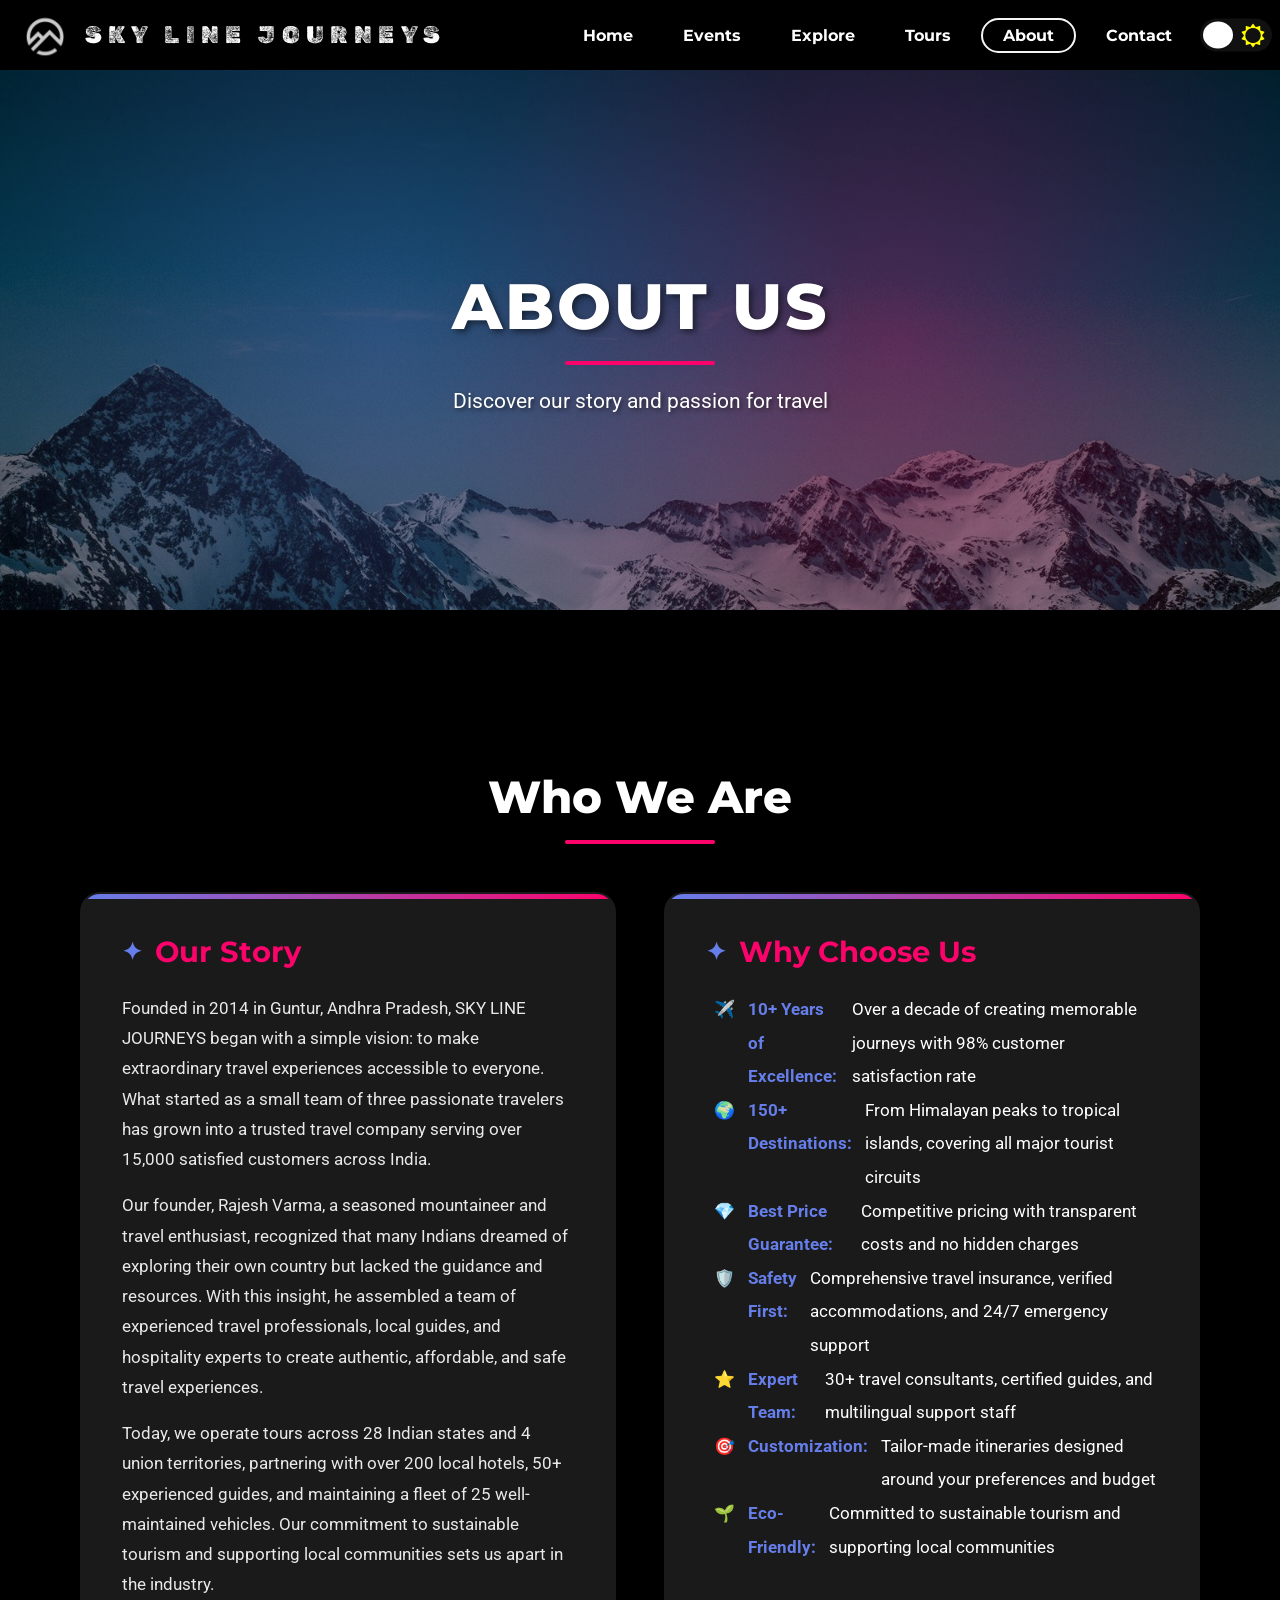
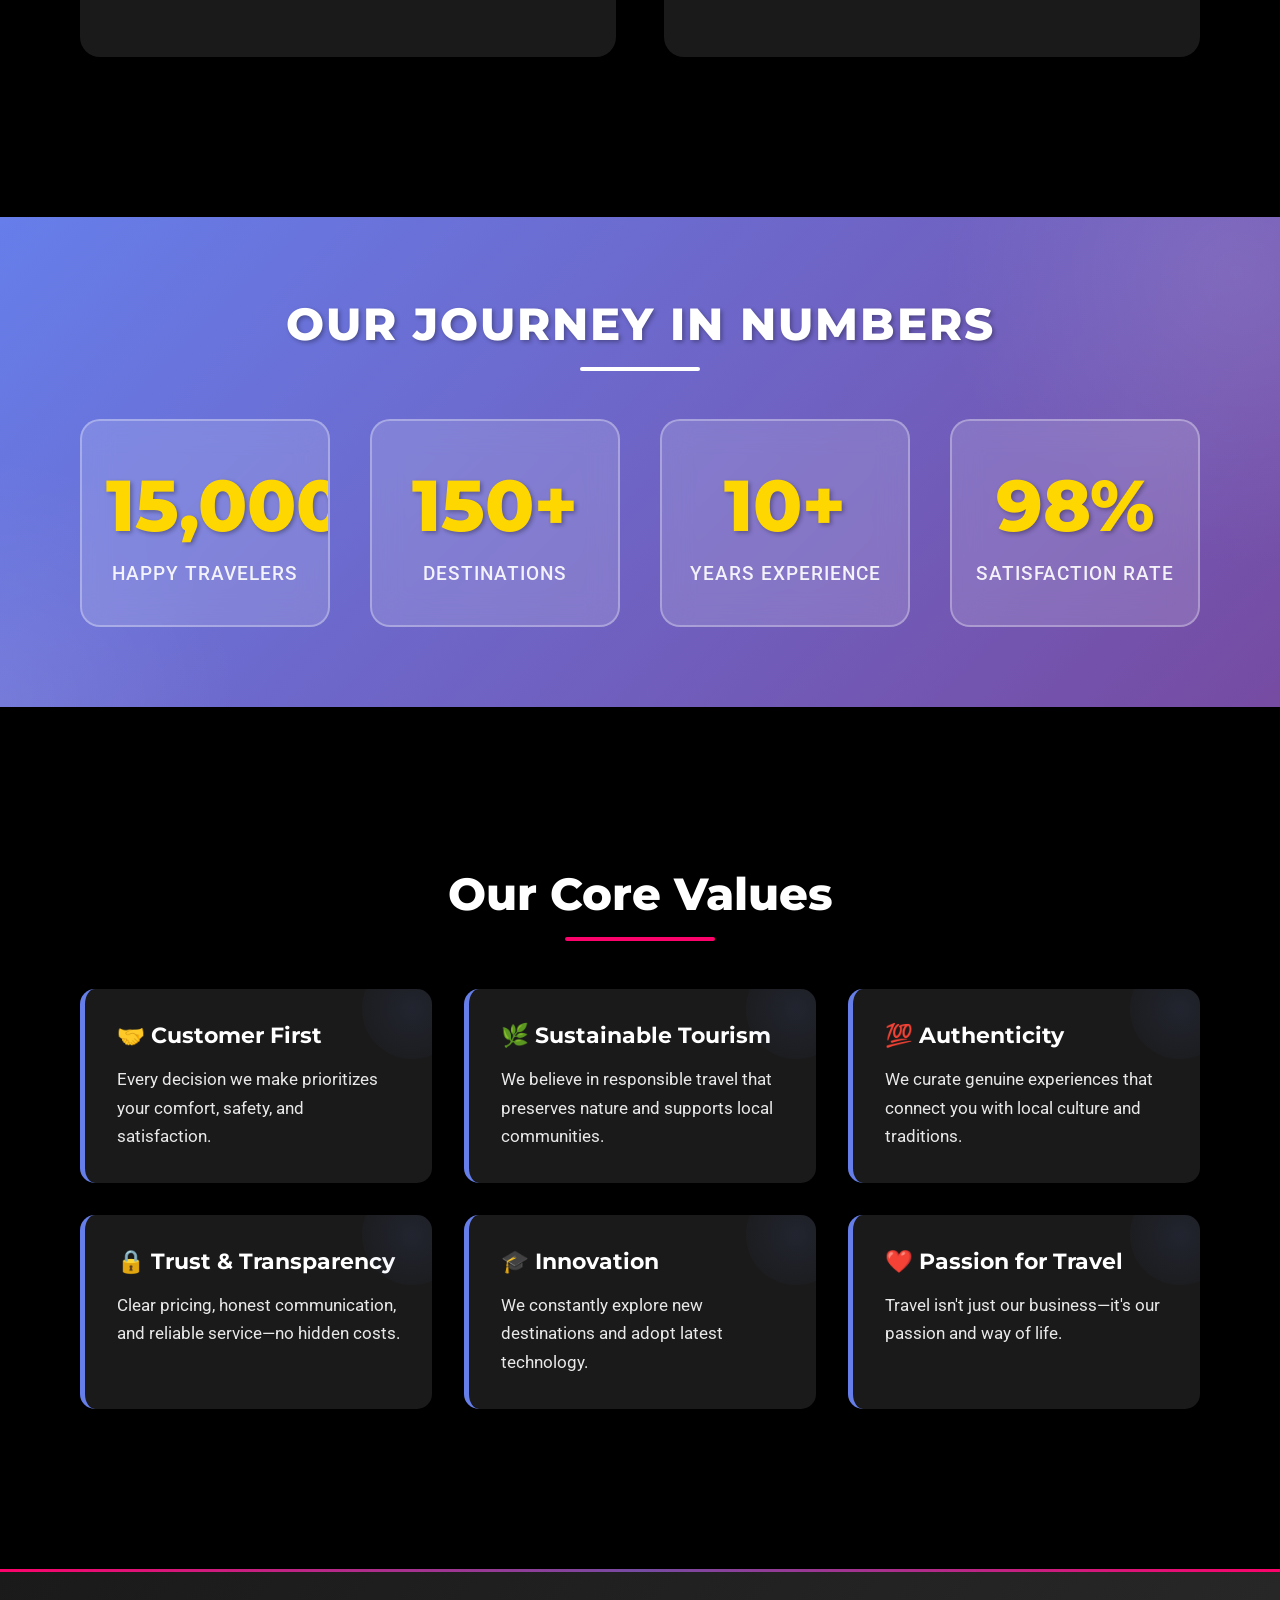
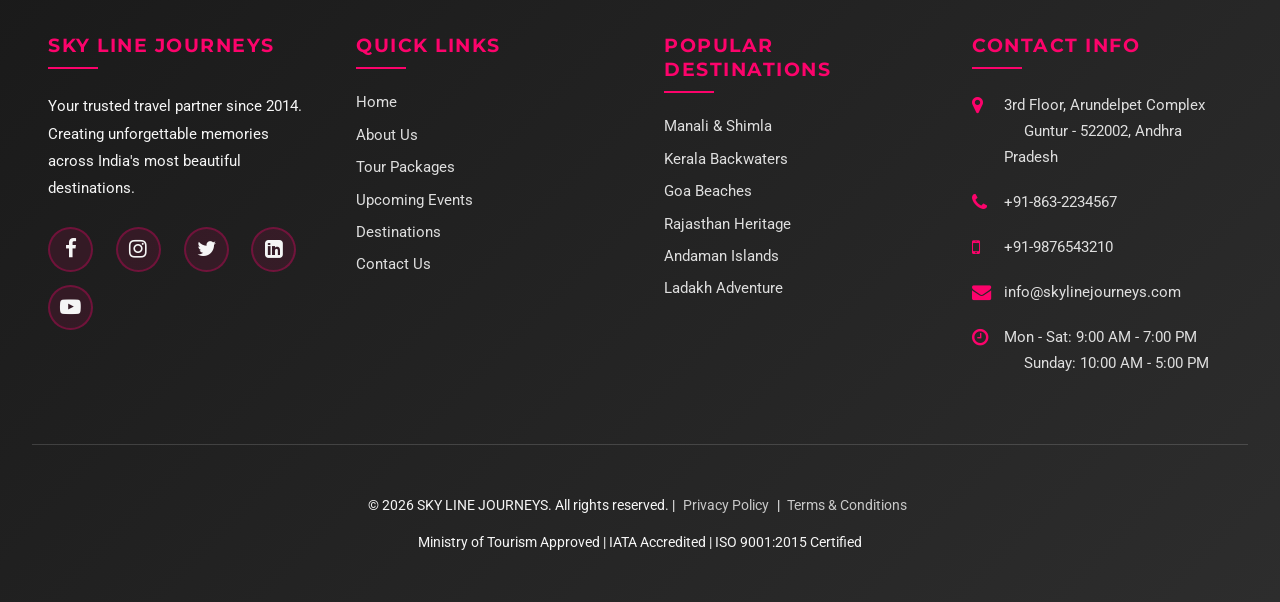
==== about.html @ 873f0598 "Update tourism website with new pages and styling" ====
<!DOCTYPE html>
<html lang="en">
    <head>
        <meta charset="UTF-8" />
        <meta name="viewport" content="width=device-width, initial-scale=1.0" />
        <title>About Us - SKY LINE JOURNEYS</title>
        <link rel="preconnect" href="https://cdnjs.cloudflare.com" />
        <link rel="stylesheet" href="https://cdnjs.cloudflare.com/ajax/libs/font-awesome/4.7.0/css/font-awesome.min.css" media="print" onload="this.media='all'" />
        <link rel="stylesheet" href="css/style.css" />
        <link rel="stylesheet" href="css/responsive.css" />
        <link rel="stylesheet" href="css/about.css" />
        <link rel="icon" type="image/png" sizes="32x32" href="img/favicon-32x32.png" />
    </head>
    <body>
        <nav class="navbar glass" style="height: 70px">
            <span><a href="index.html" style="display: flex; align-items: center">
                <img class="img2" src="./img/mountain.png" width="40" style="margin: -25px -10px -25px -20px" />
                <h1 class="logo">&nbsp;SKY LINE JOURNEYS</h1></a>
            </span>
            <ul class="nav-links">
                <li><a href="index.html" class="cir_border">Home</a></li>
                <li><a href="events.html" class="cir_border">Events</a></li>
                <li><a href="explore.html" class="cir_border">Explore</a></li>
                <li><a href="tours.html" class="cir_border">Tours</a></li>
                <li><a href="about.html" class="active cir_border">About</a></li>
                <li><a href="contact.html" class="cir_border">Contact</a></li>
                <li>
                    <div>
                        <input type="checkbox" class="checkbox dark" id="checkbox" />
                        <label for="checkbox" class="label">
                            <i class="fa fa-moon-o"></i>
                            <i class="fa fa-sun-o"></i>
                            <div class="ball"></div>
                        </label>
                    </div>
                </li>
            </ul>
            <img src="./img/menu-btn.png" alt="" class="menu-btn" />
        </nav>

        <header class="about-hero">
            <div class="about-hero-content">
                <h1>About Us</h1>
                <div class="line"></div>
                <p>Discover our story and passion for travel</p>
            </div>
        </header>

        <section class="about-section">
            <div class="container">
                <div class="title">
                    <h1 class="font-color">Who We Are</h1>
                    <div class="line"></div>
                </div>
                <div class="about-content-grid">
                    <div class="about-content-card">
                        <h2>Our Story</h2>
                        <p>
                            Founded in 2014 in Guntur, Andhra Pradesh, SKY LINE JOURNEYS began with a simple vision: to make extraordinary travel experiences accessible to everyone. What started as a small team of three passionate travelers has grown into a trusted travel company serving over 15,000 satisfied customers across India.
                        </p>
                        <p>
                            Our founder, Rajesh Varma, a seasoned mountaineer and travel enthusiast, recognized that many Indians dreamed of exploring their own country but lacked the guidance and resources. With this insight, he assembled a team of experienced travel professionals, local guides, and hospitality experts to create authentic, affordable, and safe travel experiences.
                        </p>
                        <p>
                            Today, we operate tours across 28 Indian states and 4 union territories, partnering with over 200 local hotels, 50+ experienced guides, and maintaining a fleet of 25 well-maintained vehicles. Our commitment to sustainable tourism and supporting local communities sets us apart in the industry.
                        </p>
                    </div>
                    <div class="about-content-card">
                        <h2>Why Choose Us</h2>
                        <ul>
                            <li>✈️ <strong>10+ Years of Excellence:</strong> Over a decade of creating memorable journeys with 98% customer satisfaction rate</li>
                            <li>🌍 <strong>150+ Destinations:</strong> From Himalayan peaks to tropical islands, covering all major tourist circuits</li>
                            <li>💎 <strong>Best Price Guarantee:</strong> Competitive pricing with transparent costs and no hidden charges</li>
                            <li>🛡️ <strong>Safety First:</strong> Comprehensive travel insurance, verified accommodations, and 24/7 emergency support</li>
                            <li>⭐ <strong>Expert Team:</strong> 30+ travel consultants, certified guides, and multilingual support staff</li>
                            <li>🎯 <strong>Customization:</strong> Tailor-made itineraries designed around your preferences and budget</li>
                            <li>🌱 <strong>Eco-Friendly:</strong> Committed to sustainable tourism and supporting local communities</li>
                        </ul>
                    </div>
                </div>
            </div>
        </section>

        <section class="stats-section">
            <div class="container">
                <div class="title">
                    <h1 style="color: white;">Our Journey in Numbers</h1>
                    <div class="line" style="background: white;"></div>
                </div>
                <div class="stats-grid">
                    <div class="stat-item">
                        <h2>15,000+</h2>
                        <p>Happy Travelers</p>
                    </div>
                    <div class="stat-item">
                        <h2>150+</h2>
                        <p>Destinations</p>
                    </div>
                    <div class="stat-item">
                        <h2>10+</h2>
                        <p>Years Experience</p>
                    </div>
                    <div class="stat-item">
                        <h2>98%</h2>
                        <p>Satisfaction Rate</p>
                    </div>
                </div>
            </div>
        </section>

        <section class="values-section">
            <div class="container">
                <div class="title">
                    <h1 class="font-color">Our Core Values</h1>
                    <div class="line"></div>
                </div>
                <div class="values-grid">
                    <div class="value-card">
                        <h3 class="font-color">🤝 Customer First</h3>
                        <p>Every decision we make prioritizes your comfort, safety, and satisfaction.</p>
                    </div>
                    <div class="value-card">
                        <h3 class="font-color">🌿 Sustainable Tourism</h3>
                        <p>We believe in responsible travel that preserves nature and supports local communities.</p>
                    </div>
                    <div class="value-card">
                        <h3 class="font-color">💯 Authenticity</h3>
                        <p>We curate genuine experiences that connect you with local culture and traditions.</p>
                    </div>
                    <div class="value-card">
                        <h3 class="font-color">🔒 Trust & Transparency</h3>
                        <p>Clear pricing, honest communication, and reliable service—no hidden costs.</p>
                    </div>
                    <div class="value-card">
                        <h3 class="font-color">🎓 Innovation</h3>
                        <p>We constantly explore new destinations and adopt latest technology.</p>
                    </div>
                    <div class="value-card">
                        <h3 class="font-color">❤️ Passion for Travel</h3>
                        <p>Travel isn't just our business—it's our passion and way of life.</p>
                    </div>
                </div>
            </div>
        </section>

        <i class="arrow" onclick="topFunction()" id="upbtn"></i>
        
        <!--footer-->
        <section class="footer">
            <div class="footer-content">
                <div class="footer-section">
                    <h3>SKY LINE JOURNEYS</h3>
                    <p>Your trusted travel partner since 2014. Creating unforgettable memories across India's most beautiful destinations.</p>
                    <div class="social">
                        <a href="https://facebook.com" target="_blank" rel="noopener noreferrer"><i class="fa fa-facebook"></i></a>
                        <a href="https://instagram.com" target="_blank" rel="noopener noreferrer"><i class="fa fa-instagram"></i></a>
                        <a href="https://twitter.com" target="_blank" rel="noopener noreferrer"><i class="fa fa-twitter"></i></a>
                        <a href="https://linkedin.com" target="_blank" rel="noopener noreferrer"><i class="fa fa-linkedin-square"></i></a>
                        <a href="https://youtube.com" target="_blank" rel="noopener noreferrer"><i class="fa fa-youtube-play"></i></a>
                    </div>
                </div>
                
                <div class="footer-section">
                    <h3>Quick Links</h3>
                    <ul class="footer-links">
                        <li><a href="index.html">Home</a></li>
                        <li><a href="about.html">About Us</a></li>
                        <li><a href="tours.html">Tour Packages</a></li>
                        <li><a href="events.html">Upcoming Events</a></li>
                        <li><a href="explore.html">Destinations</a></li>
                        <li><a href="contact.html">Contact Us</a></li>
                    </ul>
                </div>
                
                <div class="footer-section">
                    <h3>Popular Destinations</h3>
                    <ul class="footer-links">
                        <li><a href="tours.html">Manali & Shimla</a></li>
                        <li><a href="tours.html">Kerala Backwaters</a></li>
                        <li><a href="tours.html">Goa Beaches</a></li>
                        <li><a href="tours.html">Rajasthan Heritage</a></li>
                        <li><a href="tours.html">Andaman Islands</a></li>
                        <li><a href="tours.html">Ladakh Adventure</a></li>
                    </ul>
                </div>
                
                <div class="footer-section">
                    <h3>Contact Info</h3>
                    <ul class="footer-contact">
                        <li><i class="fa fa-map-marker"></i> 3rd Floor, Arundelpet Complex<br>&nbsp;&nbsp;&nbsp;&nbsp;&nbsp;Guntur - 522002, Andhra Pradesh</li>
                        <li><i class="fa fa-phone"></i> +91-863-2234567</li>
                        <li><i class="fa fa-mobile"></i> +91-9876543210</li>
                        <li><i class="fa fa-envelope"></i> info@skylinejourneys.com</li>
                        <li><i class="fa fa-clock-o"></i> Mon - Sat: 9:00 AM - 7:00 PM<br>&nbsp;&nbsp;&nbsp;&nbsp;&nbsp;Sunday: 10:00 AM - 5:00 PM</li>
                    </ul>
                </div>
            </div>
            
            <div class="footer-bottom">
                <p>&#169; 2026 SKY LINE JOURNEYS. All rights reserved. | <a href="#">Privacy Policy</a> | <a href="#">Terms & Conditions</a></p>
                <p style="font-size: 0.85rem; margin-top: 0.5rem;">Ministry of Tourism Approved | IATA Accredited | ISO 9001:2015 Certified</p>
            </div>
        </section>
        <!--footer-->

        <script>
            const menuBtn = document.querySelector(".menu-btn");
            const navlinks = document.querySelector(".nav-links");
            menuBtn.addEventListener("click", () => { navlinks.classList.toggle("mobile-menu"); });
        </script>
        <script src="https://code.jquery.com/jquery-3.6.0.min.js" defer></script>
        <script src="js/script.js" defer></script>
    </body>
</html>
---- css/style.css ----
/* Google fonts - Combined for better performance */
@import url("https://fonts.googleapis.com/css2?family=Lora:wght@400;700&family=Montserrat:wght@400;800&family=Parisienne&family=Roboto&family=Teko:wght@300&family=Rubik+Dirt&display=swap");

/* Root element (aka html) */
:root {
  box-sizing: border-box;
  scroll-behavior: smooth;

  /* CSS Variables */
  /* Fonts */
  --ff-parisienne: "Parisienne", cursive;
  --ff-montserrat: "Montserrat", sans-serif;
  --ff-lora: "Lora", serif;
  --ff-roboto: "Roboto", sans-serif;
  --ff-rubik-dirt: "Rubik Dirt", cursive;
  --fs-paragraphs: calc(0.8rem + 0.35vw);
  --fs-links-btns: calc(0.65rem + 0.5vw);
}

/* Global */
*,
*::before,
*::after {
  margin: 0;
  padding: 0;
  box-sizing: inherit;
}

img {
  max-width: 100%;
  display: block;
}


a {
  text-decoration: none;
}

ul {
  list-style: none;
}

span {
  color: #7c7c7c;
  padding: 0px 40px;
}

/* .active {
  color: #fc036b;
  border-radius: 20px;
  background: whitesmoke;
  font-weight: bold;
} */

body,
html {
  overflow-x: hidden;
  box-sizing: border-box;
}

.container {
  width: 98%;
  max-width: 91rem;
  margin: 0 auto;
}

/*scrollbar*/

::-webkit-scrollbar {
  width: 10px;
}

::-webkit-scrollbar-thumb {
  background: gray;
  border-radius: 10px;
}

/* Navbar */

.navbar {
  position: fixed;
  top: 0;
  left: 0;
  background: rgba(0, 0, 0, 0.2);
  backdrop-filter: saturate(180%) blur(10px);
  display: flex;
  width: 100%;
  justify-content: space-between;
  align-items: center;
  padding: 12px 5px;
  z-index: 10;
  color: whitesmoke;
}

.logo {
  font-family: var(--ff-rubik-dirt);
  font-size: 1.5rem;
  text-transform: uppercase;
  letter-spacing: 0.4rem;
  padding: 0 1.2rem;
  font-weight: 300;
  color: rgb(254, 252, 252); 
  
  
}



.nav-links {
  display: flex;
  align-items: center;
}

.nav-links li {
  font-family: var(--ff-montserrat);
  margin: 0px 15px;
}

.nav-links li a {
  color: white;
  cursor: pointer;
}

.cir_border {
  padding: 6px 20px;
  font-weight: bold;
  border: 2px hidden whitesmoke;
  border-radius: 20px;
  margin: 0px -10px;
}

header {
  width: 100vw;
  height: 100vh;
  background-image: url("../img/bg.png");
  background-position: bottom;
  background-attachment: fixed;
  background-size: cover;
  display: flex;
  align-items: end;
  justify-content: center;
}

.header-content {
  font-family: var(--ff-lora);
  letter-spacing: 0.5rem;
  color: whitesmoke;
  text-align: center;
  z-index: 1;
  padding: 4rem;
  margin-bottom: 150px;
}

.header-content a {
  letter-spacing: 0.1rem;
}

.header-content h2 {
  font-size: 4vmin;
}

.line {
  width: 150px;
  height: 4px;
  background: #fc036b;
  margin: 10px auto;
  border-radius: 5px;
}

.header-content h1 {
  font-size: 7vmin;
  margin-top: 50px;
  margin-bottom: 30px;
}

.ctn {
  font-family: var(--ff-montserrat);
  font-size: var(--fs-links-btns);
  font-weight: 700;
  padding: 13px 50px;
  background: #fc036b;
  border-radius: 30px;
  color: whitesmoke;
}

.menu-btn {
  position: absolute;
  top: 30px;
  right: 30px;
  width: 40px;
  cursor: pointer;
  display: none;
}

/* Events */
section {
  width: 80%;
  margin: 80px auto;
}

.title {
  text-align: center;
  font-family: var(--ff-montserrat);
  font-size: 4vmin;
}

.row {
  display: flex;
  width: 100%;
  justify-content: space-between;
  align-items: center;
}

.card {
  cursor: pointer;
  height :400px
}

.row .col {
  display: flex;
  flex-direction: column;
  align-items: center;
  margin: 10px;
  height: 450px;
}

.row .col img {
  width: 90%;
}

.events .row {
  margin-top: 50px;
}

.col > h4 {
  font-size: calc(1rem + 0.5vw);
  margin: 20px auto;
  font-family: var(--ff-lora);
}

.col p {
  color: #7c7c7c;
  padding: 0px 40px;
  font-size: var(--fs-paragraphs);
  font-family: var(--ff-roboto);
}

.col > p {
  color: #7c7c7c;
  padding: 0;
  line-height: 1.5;
  text-align: center;
  max-width: 35ch;
}

.events .ctn {
  margin-top: 30px;
}

/* explore */
.explore {
  width: 100%;
  height: 100vh;
  background-image: url(../img/bg2.png);
  background-attachment: fixed;
  background-position: center;
  background-size: cover;
  background-repeat: no-repeat;
  display: flex;
  align-items: center;
}

.explore-content {
  font-family: var(--ff-lora);
  color: whitesmoke;
  display: flex;
  align-items: center;
  flex-direction: column;
  margin-left: 8rem;
  position: relative;
  z-index: 1;
  padding: 2rem 17px;
  margin: auto;
}

.explore-content::after {
  content: "";
  position: absolute;
  inset: 0;
  z-index: -1;
  display: block;
  background: rgba(0, 0, 0, 0.2);
  backdrop-filter: blur(2.5px);
  border-radius: 0.5rem;
}

.explore-content h1 {
  /* width: 100%; */
  font-size: calc(2.2rem + 1vw);
  letter-spacing: 0.3rem;
  margin: auto;
}

.explore-content .line {
  margin-bottom: 50px;
}

.explore-content p {
  color: rgb(221, 221, 221);
  max-width: 65ch;
  line-height: 1.5;
  text-align: left;
  padding: 0px 35px;
}

.explore-content .ctn {
  margin: 17px auto;
  padding: 12px 27px;
}

/* tours */
.image-gallery {
  display: grid;
  gap: 1.8rem 1rem;
  grid-template-columns: repeat(2, 1fr);
  justify-content: center;
  padding: 1rem;
}

.tours .row {
  gap: 4rem;
}

.content-col {
  position: relative;
}

.content-col h1 {
  font-size: calc(2.2rem + 1vw);
  font-family: var(--ff-lora);
  max-width: 15.5ch;
}

.content-col .line {
  margin-left: 0;
}

.content-col p {
  padding: 0;
  margin: 30px 0;
  width: 100%;
  text-align: left;
  max-width: 40ch;
}

.content-col .ctn {
  position: absolute;
  left: 0;
  bottom: -14%;
}

/* about */
#about {
  width: 100%;
}

#about_us {
  background: url("https://awe365.com/wp-content/uploads/2013/07/SKY LINE JOURNEYS-sports-hang-gliding-flickrcc-image-by-Steve-Slater.jpg");
  width: 100%;
  height: 420px;
  background-repeat: no-repeat;
  background-size: cover;
  background-attachment: fixed;
  margin: 15px 0px;
}

#about_us div {
  padding: 10px;
  display: grid;
  align-items: center; 
  grid-template-columns: 2fr 1fr 1fr;
  column-gap: 5px;
  position: relative;
}


#about_us div span {
  margin: 0;
  position: absolute;
  top: 60%;
  opacity: 0;
  left: 80%;
  -ms-transform: translate(-50%, -50%);
  transform: translate(-50%, -50%);
  transition: 1s;
}

#about_us p {
  width: 43em;
  color: white;
  text-align: justify;
  padding-top: 14em;
  font-family: "Work Sans", sans-serif;
  margin-left: 6em;
}

#about_us p::first-letter {
  padding-left: 47px;
  font-size: 55px;
  color: #fc036b;
}

/* contact */
#contact {
  width: 90%;
}

.contact_us {
  margin-top: 3rem;
  display: flex;
  font-family: var(--ff-roboto);
}

form {
  width: 50%;
}

.cbox {
  width: 45%;
  margin-left: 70px;
  padding: 10px 30px;
}

.cbox-message {
  font-size: 1.2em;
  margin: 0;
}

.cbox-line {
  width: 20%;
  height: 0.2em;
  background-color: #fb036b;
  margin-bottom: 3em;
  margin-top: 1em;
}

.c_boxx a p {
  color: white;
  font-size: 1em;
  font-weight: 100;
  padding: 1rem;
  padding: 0px 40px;
}

.c_boxx a {
  padding: 1em;
  margin-bottom: 2em;
  padding-left: 2em;
  border: 0.1em solid #fc036b;
  background-color: #fc036b;
  color: white;
  display: flex;
  border-radius: 2em;
  align-items: center;
  border: #fc036b 0.1em solid;
  font-size: 1em;
}

.c_boxx a:hover {
  background-color: white;
  color: #fc036b;
  transition: all 0.5s ease;
}

.c_boxx i {
  font-size: 38px;
  margin-right: 10px;
  /* margin-left: 0.5em; */
}

input[type="text"],
select,
textarea {
  width: 100%;
  padding: 12px;
  border: 1px solid #ccc;
  border-radius: 4px;
  resize: vertical;
}

label {
  padding: 0px 0px 7px 6px;
  display: inline-block;
}

input[type="submit"] {
  background-color: #fc036b;
  color: whitesmoke;
  padding: 12px 50px;
  border: 2px solid #fc036b;
  border-radius: 100vmax;
  cursor: pointer;
  font-family: var(--ff-montserrat);
  font-size: var(--fs-links-btns);
}

input[type="submit"]:hover {
  background-color: whitesmoke;
  color: #fc036b;
}

.cform {
  background-color: #222;
  padding: 1em;
  border-radius: 0.5rem;
}

.ccol {
  float: left;
  width: 25%;
  margin-top: 6px;
}

.crow-in {
  width: 100%;
  display: flex;
  justify-content: space-between;
}

.crow-message {
  margin: 1rem;
}

.crow-message div {
  width: 20%;
  display: block;
  height: 1em;
  border-bottom: 3px solid #fc036b;
}

.ccol-left {
  margin: 1em;
}

.ccol {
  float: left;
  width: 100%;
  margin-top: 6px;
}

#name {
  width: 90%;
  margin: 1em;
}

#email {
  width: 90%;
  margin: 1em;
}

.crow:after,
.crow-s::after {
  content: "";
  display: table;
  clear: both;
}

.crow-s {
  margin: 1em;
  color: #fc036b;
}

/* footer */
.footer {
  width: 100%;
  min-height: 100px;
  padding: 4rem 2rem 2rem;
  margin: 0;
  background: linear-gradient(135deg, #1a1a1a 0%, #2d2d2d 100%);
  text-align: center;
  position: relative;
}

.footer::before {
  content: '';
  position: absolute;
  top: 0;
  left: 0;
  right: 0;
  height: 3px;
  background: linear-gradient(90deg, #fc036b 0%, #764ba2 50%, #fc036b 100%);
}

.footer-content {
  display: grid;
  grid-template-columns: repeat(auto-fit, minmax(250px, 1fr));
  gap: 3rem;
  max-width: 1400px;
  margin: 0 auto 3rem;
  text-align: left;
  padding: 0 1rem;
}

.footer-section {
  animation: fadeInUp 0.6s ease-out;
}

@keyframes fadeInUp {
  from {
    opacity: 0;
    transform: translateY(20px);
  }
  to {
    opacity: 1;
    transform: translateY(0);
  }
}

.footer-section h3 {
  color: #fc036b;
  font-family: var(--ff-montserrat);
  font-size: 1.2rem;
  margin-bottom: 1.5rem;
  text-transform: uppercase;
  letter-spacing: 1.5px;
  font-weight: 700;
  position: relative;
  padding-bottom: 0.8rem;
}

.footer-section h3::after {
  content: '';
  position: absolute;
  bottom: 0;
  left: 0;
  width: 50px;
  height: 2px;
  background: #fc036b;
}

.footer-section p {
  color: rgba(255, 255, 255, 0.85);
  line-height: 1.8;
  margin-bottom: 1.5rem;
  font-size: 0.95rem;
  font-family: var(--ff-roboto);
}

.footer-links {
  list-style: none;
  padding: 0;
  margin: 0;
}

.footer-links li {
  margin-bottom: 0.9rem;
}

.footer-links li a {
  color: rgba(255, 255, 255, 0.85);
  text-decoration: none;
  transition: all 0.3s ease;
  font-size: 0.95rem;
  display: inline-block;
  font-family: var(--ff-roboto);
  position: relative;
}

.footer-links li a::before {
  content: '→';
  position: absolute;
  left: -20px;
  opacity: 0;
  transition: all 0.3s ease;
  color: #fc036b;
}

.footer-links li a:hover {
  color: #fc036b;
  padding-left: 20px;
}

.footer-links li a:hover::before {
  opacity: 1;
  left: 0;
}

.footer-contact {
  list-style: none;
  padding: 0;
  margin: 0;
}

.footer-contact li {
  color: rgba(255, 255, 255, 0.85);
  margin-bottom: 1.2rem;
  line-height: 1.7;
  font-size: 0.95rem;
  display: flex;
  align-items: flex-start;
  font-family: var(--ff-roboto);
}

.footer-contact li i {
  color: #fc036b;
  margin-right: 12px;
  font-size: 1.2rem;
  margin-top: 3px;
  min-width: 20px;
}

.footer-section .social {
  display: flex;
  gap: 0.8rem;
  margin-top: 1.5rem;
  width: auto;
  flex-wrap: wrap;
}

.footer-section .social a {
  color: whitesmoke;
  background: rgba(252, 3, 107, 0.1);
  border: 2px solid rgba(252, 3, 107, 0.3);
  border-radius: 50%;
  padding: 0;
  width: 45px;
  height: 45px;
  display: flex;
  align-items: center;
  justify-content: center;
  transition: all 0.4s ease;
  text-decoration: none;
}

.footer-section .social a:hover {
  background-color: #fc036b;
  border-color: #fc036b;
  transform: translateY(-5px) scale(1.1);
  box-shadow: 0 5px 15px rgba(252, 3, 107, 0.4);
}

.footer-section .social i {
  font-size: 1.3rem;
}

.footer-bottom {
  border-top: 1px solid rgba(255, 255, 255, 0.15);
  padding-top: 2rem;
  margin-top: 2rem;
  text-align: center;
  max-width: 1400px;
  margin-left: auto;
  margin-right: auto;
}

.footer-bottom p {
  color: rgba(255, 255, 255, 0.75);
  margin: 0.5rem auto;
  font-size: 0.9rem;
  font-family: var(--ff-roboto);
}

.footer-bottom a {
  color: rgba(255, 255, 255, 0.75);
  text-decoration: none;
  transition: color 0.3s ease;
  margin: 0 0.3rem;
}

.footer-bottom a:hover {
  color: #fc036b;
  text-decoration: underline;
}

.footer p {
  color: whitesmoke;
  margin: 20px auto;
  padding: 20px auto;
}

.footer span {
  display: block;
  color: whitesmoke;
  padding: 20px auto;
}

.social {
  width: 360px;
  margin: 30px auto;
}

.social li {
  list-style: none;
}

.social a {
  margin-right: 10px;
  font-size: 18px;
  background-color: transparent;
  border-radius: 50%;
  padding: 5px 8px;
  border: 1px solid rgba(255, 255, 255, 0.1);
}

.social a:hover {
  background-color: #fc036b;
}

.social i {
  display: inline;
  text-align: center;
  color: whitesmoke;
}

.footer span {
  display: block;
  color: whitesmoke;
  padding: 20px auto;
}

.social {
  width: 360px;
  margin: 30px auto;
}

.social li {
  list-style: none;
}

.social a {
  margin-right: 10px;
  font-size: 18px;
  background-color: transparent;
  border-radius: 50%;
  padding: 5px 8px;
  border: 1px solid rgba(255, 255, 255, 0.1);
}

.social a:hover {
  background-color: #fc036b;
}

.social i {
  display: inline;
  text-align: center;
  color: whitesmoke;
}

/* animations */
img {
  transition: transform 0.3s ease;
  will-change: transform;
}

img:hover {
  transform: scale(1.1);
}

.cir_border:hover{
    color: #fc036b
}


.active {
  border: 2px solid whitesmoke;
  border-radius: 20px;
  color: whitesmoke;
  cursor: pointer;
}

.ctn:hover {
  background: whitesmoke;
  color: #fc036b;
  box-shadow: 2px 2px 5px #00000056;
  cursor: pointer;
}

.nav-links .ctn:hover a {
  color: #fc036b;
}

body {
 background-color: black;
  color: white;
}

body.dark{
  background-color: white;
  color: black;
}

.checkbox {
  opacity: 0;
  position: absolute;
}

.label {
  width: 48px;
  height: 22px;
  background-color:#111;
  display: flex;
  border-radius:50px;
  align-items: center;
  justify-content: space-between;
  padding: 5px;
  position: relative;
  transform: scale(1.5);
}

.ball {
  width: 20px;
  height: 18px;
  background-color: white;
  position: absolute;
  top: 2px;
  left: 2px;
  border-radius: 50%;
  transition: transform 0.2s linear;
}

/*  target the elemenent after the label*/
.checkbox:checked + .label .ball{
  transform: translateX(24px);
}

.fa-moon-o {
  color: white;
}

.fa-sun-o {
  color: yellow;
}

.color{
  color:white;
}

/* scroll button */

.arrow {
  position: fixed; 
  z-index: 99;
  cursor: pointer; 
  padding: 15px; 
	width: 8vmin;
	height: 8vmin;
	box-sizing: border-box;
	left: 95%;
	top: 86%;
	transform: rotate(-45deg);
  
	
	&::before {
		content: '';
		width: 100%;
		height: 100%;
		border-width: .8vmin .8vmin 0 0;
		border-style: solid;
		border-color:  #fff;
		transition: .2s ease;
		display: block;
		transform-origin: 100% 0;
	}

	
	&:after {
		content: '';
		float: left;
		position: relative;
		top: -86%;
		width: 100%;
		height: 100%;
		border-width: 0 .8vmin 0 0;
		border-style: solid;
		border-color:  #fff;
		transform-origin: 100% 0;
		transition:.2s ease;
	}
	
	&:hover::after {
		transform: rotate(45deg);
		border-color:#fc036b;
		height: 120%;
	}
	&:hover::before {
		border-color:#fc036b;
		transform: scale(.8);
		
	}
	
}

/* Dark Mode Styles Scroll Button  */
.dark .arrow {
  &::before {
    border-color: black; 
  }

  &:after {
    border-color: black;
  }

  &:hover::after {
    border-color: #fc036b;
  }

  &:hover::before {
    border-color: #fc036b;
  }
}


#quote {
  position: relative;
  font-family: sans-serif;
  text-transform: uppercase;
  font-size: 2em;
  letter-spacing: 4px;
  overflow: hidden;
  background: linear-gradient(45deg, #fc036b, #fff, #41031d);
  background-repeat: no-repeat;
  background-size: 80%;
  animation: animate 8s linear infinite;
  -webkit-background-clip: text;
  -webkit-text-fill-color: rgba(255, 255, 255, 0);
}

@keyframes animate {
  0% {
    background-position: -500%;
  }
  100% {
    background-position: 500%;
  }
}


/* carousel */

@import url("https://fonts.googleapis.com/css?family=DM+Sans:400,500,700&display=swap");


input[type=radio] {
  display: none;
}

.cardt {
  position: absolute;
  width: 60%;
  height: 100%;
  left: 5vw;
  right: 0;
  top: 14%;
  margin: auto;
  transition: transform .4s ease;
  cursor: pointer;
}

.containerx {
  width: 100%;
  height: 50vh;
  transform-style: preserve-3d;
}

.cards {
  position: relative;
  width: 100vh;
  height: 100%;
}

.cards label img {
  width: 100%;
  height: 100%;
  border-radius: 10px;
  object-fit: cover;
}

#item-1:checked ~ .cards #col-img-3, #item-2:checked ~ .cards #col-img-1, #item-3:checked ~ .cards #col-img-2 {
  transform: translatex(-40%) scale(.8);
  opacity: .4;
  z-index: 0;
}

#item-1:checked ~ .cards #col-img-2, #item-2:checked ~ .cards #col-img-3, #item-3:checked ~ .cards #col-img-1 {
  transform: translatex(40%) scale(.8);
  opacity: .4;
  z-index: 0;
}

#item-1:checked ~ .cards #col-img-1, #item-2:checked ~ .cards #col-img-2, #item-3:checked ~ .cards #col-img-3 {
  transform: translatex(0) scale(1);
  opacity: 1;
  z-index: 1;
  
  img {
    box-shadow: 0px 0px 5px 0px rgba(81, 81, 81, 0.47);
  }
}

#item-2:checked ~ .player #test {
  transform: translateY(0);
}

#item-2:checked ~ .player #test  {
  transform: translateY(-40px);
}

#item-3:checked ~ .player #test  {
  transform: translateY(-80px);
}

/* end */

/* Testimonials Section */
.testimonials {
  width: 80%;
  margin: 80px auto;
  text-align: center;
}

.testimonials .row {
  margin-top: 50px;
  gap: 2rem;
  display: flex;
  flex-wrap: wrap;
}

.testimonials .col {
  flex: 1;
  min-width: 280px;
  padding: 2rem;
  background: rgba(252, 3, 107, 0.1);
  border-radius: 10px;
  transition: transform 0.3s ease;
}

.testimonials .col:hover {
  transform: translateY(-10px);
  box-shadow: 0 10px 30px rgba(252, 3, 107, 0.2);
}

.testimonials .col p {
  font-style: italic;
  line-height: 1.8;
  margin-bottom: 1rem;
  color: inherit;
  padding: 0;
}

.testimonials .col h4 {
  font-family: var(--ff-montserrat);
  margin-top: 1rem;
}

.testimonials .rating {
  color: #fc036b;
  font-size: 1.2rem;
  margin-top: 0.5rem;
}

/* Services Section */
.services {
  width: 100%;
  padding: 80px 0;
  background: linear-gradient(rgba(0,0,0,0.7), rgba(0,0,0,0.7)), url('../img/bg2.png');
  background-size: cover;
  background-attachment: fixed;
  background-position: center;
}

.services .container {
  width: 80%;
  margin: 0 auto;
}

.services .row {
  margin-top: 50px;
  gap: 2rem;
  display: flex;
  flex-wrap: wrap;
}

.services .col {
  flex: 1;
  min-width: 220px;
  text-align: center;
  color: white;
  padding: 1.5rem;
}

.services .col i {
  font-size: 3rem;
  color: #fc036b;
  margin-bottom: 1rem;
  display: block;
}

.services .col h3 {
  font-family: var(--ff-montserrat);
  margin: 1rem 0;
  font-size: 1.3rem;
}

.services .col p {
  line-height: 1.6;
  color: rgba(255, 255, 255, 0.9);
  padding: 0;
}

/* Popular Destinations */
.destinations {
  width: 90%;
  max-width: 1200px;
  margin: 80px auto;
}

.destinations .row {
  margin-top: 50px;
  gap: 1.5rem;
  flex-wrap: wrap;
  display: flex;
}

.destinations .col {
  flex: 0 0 calc(33.333% - 1rem);
  width: calc(33.333% - 1rem);
  max-width: calc(33.333% - 1rem);
  text-align: center;
  display: flex;
  box-sizing: border-box;
}

.destinations .col > div {
  padding: 1.5rem 1.2rem;
  border: 2px solid #fc036b;
  border-radius: 10px;
  transition: all 0.3s ease;
  display: flex;
  flex-direction: column;
  justify-content: flex-start;
  align-items: center;
  width: 100%;
  min-height: 180px;
  box-sizing: border-box;
}

.destinations .col > div:hover {
  transform: translateY(-5px);
  box-shadow: 0 10px 25px rgba(252, 3, 107, 0.3);
  background: rgba(252, 3, 107, 0.05);
}

.destinations .col i {
  font-size: 2.2rem;
  color: #fc036b;
  margin-bottom: 0.8rem;
  display: block;
}

.destinations .col h3 {
  font-family: var(--ff-montserrat);
  margin-bottom: 0.6rem;
  font-size: 1.3rem;
}

.destinations .col p {
  line-height: 1.4;
  padding: 0;
  margin: 0;
  font-size: 0.95rem;
}

/* Why Book With Us */
.why-book {
  width: 80%;
  margin: 80px auto;
  padding: 3rem;
  background: linear-gradient(135deg, rgba(252, 3, 107, 0.1), rgba(252, 3, 107, 0.05));
  border-radius: 15px;
}

.why-book .feature-item {
  display: flex;
  align-items: flex-start;
  margin-bottom: 2rem;
  gap: 1.5rem;
}

.why-book .feature-item:last-child {
  margin-bottom: 0;
}

.why-book .feature-item i {
  font-size: 2rem;
  color: #fc036b;
  margin-top: 0.3rem;
  flex-shrink: 0;
}

.why-book .feature-item h3 {
  font-family: var(--ff-montserrat);
  margin-bottom: 0.5rem;
  font-size: 1.3rem;
}

.why-book .feature-item p {
  line-height: 1.8;
  padding: 0;
  margin: 0;
}

.why-book .feature-content {
  margin-top: 2rem;
}


/* ========================================
   ENHANCED PAGES STYLING - CLEAN & ALIGNED
   ======================================== */

/* Dark Mode Variables */
.dark {
  --card-bg: #f5f5f5;
  --bg-color: #ffffff;
  --text-color: #000000;
}

body:not(.dark) {
  --card-bg: #1a1a1a;
  --bg-color: #000000;
  --text-color: #ffffff;
}

/* Font Color Class */
.font-color {
  color: inherit;
}

/* ========================================
   ABOUT PAGE STYLES
   ======================================== */

.about-section {
  width: 100%;
  padding: 4rem 0;
}

.about-section .container {
  width: 90%;
  max-width: 1200px;
  margin: 0 auto;
}

.about-section .row {
  display: grid;
  grid-template-columns: repeat(auto-fit, minmax(300px, 1fr));
  gap: 3rem;
  margin-top: 2rem;
}

.about-section .col h2 {
  font-family: var(--ff-montserrat);
  font-size: 1.8rem;
  margin-bottom: 1.5rem;
}

.about-section .col p {
  line-height: 1.8;
  font-size: 1rem;
  text-align: justify;
}

.about-section .col ul {
  list-style: none;
  padding: 0;
}

.about-section .col ul li {
  margin-bottom: 1rem;
  line-height: 1.6;
}

/* Statistics Section */
.stats-section {
  width: 100%;
  padding: 4rem 0;
  background: linear-gradient(135deg, #667eea 0%, #764ba2 100%);
  color: white;
}

.stats-section .container {
  width: 90%;
  max-width: 1200px;
  margin: 0 auto;
}

.stats-grid {
  display: grid;
  grid-template-columns: repeat(auto-fit, minmax(200px, 1fr));
  gap: 2rem;
  margin-top: 3rem;
  text-align: center;
}

.stat-item h2 {
  font-size: 3.5rem;
  font-family: var(--ff-montserrat);
  font-weight: 700;
  margin-bottom: 0.5rem;
}

.stat-item p {
  font-size: 1.1rem;
  opacity: 0.9;
}

/* Values Section */
.values-section {
  width: 100%;
  padding: 4rem 0;
}

.values-section .container {
  width: 90%;
  max-width: 1200px;
  margin: 0 auto;
}

.values-grid {
  display: grid;
  grid-template-columns: repeat(auto-fit, minmax(280px, 1fr));
  gap: 2rem;
  margin-top: 3rem;
}

.value-card {
  background: var(--card-bg);
  padding: 2rem;
  border-radius: 10px;
  box-shadow: 0 4px 6px rgba(0, 0, 0, 0.1);
  transition: transform 0.3s ease, box-shadow 0.3s ease;
}

.value-card:hover {
  transform: translateY(-5px);
  box-shadow: 0 8px 15px rgba(252, 3, 107, 0.2);
}

.value-card h3 {
  font-family: var(--ff-montserrat);
  font-size: 1.3rem;
  margin-bottom: 1rem;
}

.value-card p {
  line-height: 1.6;
  font-size: 0.95rem;
}

/* ========================================
   EVENTS PAGE STYLES
   ======================================== */

.events {
  width: 100%;
  padding: 4rem 0;
}

.events .container {
  width: 90%;
  max-width: 1200px;
  margin: 0 auto;
}

.events .row {
  display: grid;
  grid-template-columns: repeat(auto-fit, minmax(320px, 1fr));
  gap: 2rem;
  margin-top: 3rem;
}

.events .card {
  background: var(--card-bg);
  border-radius: 10px;
  padding: 0;
  box-shadow: 0 4px 6px rgba(0, 0, 0, 0.1);
  transition: transform 0.3s ease, box-shadow 0.3s ease;
  overflow: hidden;
  display: flex;
  flex-direction: column;
}

.events .card:hover {
  transform: translateY(-5px);
  box-shadow: 0 8px 15px rgba(252, 3, 107, 0.3);
}

.events .card img {
  width: 100%;
  height: 220px;
  object-fit: cover;
}

.events .card h4 {
  margin: 1.5rem 1.5rem 1rem;
  font-size: 1.4rem;
  font-family: var(--ff-montserrat);
}

.events .card p {
  flex-grow: 1;
  margin: 0 1.5rem 1rem;
  line-height: 1.6;
  text-align: left;
}

.events .card .ctn {
  margin: 0 1.5rem 1.5rem;
  align-self: flex-start;
}

/* ========================================
   TOURS PAGE STYLES
   ======================================== */

.tours {
  width: 100%;
  padding: 4rem 0;
}

.tours .container {
  width: 90%;
  max-width: 1200px;
  margin: 0 auto;
}

.tours .row {
  display: grid;
  grid-template-columns: repeat(auto-fit, minmax(350px, 1fr));
  gap: 2rem;
  margin-top: 2rem;
}

.tours .col {
  background: var(--card-bg);
  padding: 2rem;
  border-radius: 10px;
  box-shadow: 0 4px 6px rgba(0, 0, 0, 0.1);
}

/* ========================================
   EXPLORE PAGE STYLES
   ======================================== */

.destinations-section {
  width: 100%;
  padding: 4rem 0;
}

.destinations-section .container {
  width: 90%;
  max-width: 1200px;
  margin: 0 auto;
}

.destinations-section .row {
  display: grid;
  grid-template-columns: repeat(auto-fit, minmax(300px, 1fr));
  gap: 2rem;
  margin-top: 3rem;
}

.destinations-section .col img {
  width: 100%;
  height: 220px;
  object-fit: cover;
  border-radius: 8px;
  margin-bottom: 1rem;
}

.destinations-section .col h3 {
  font-family: var(--ff-montserrat);
  font-size: 1.4rem;
  margin-bottom: 0.8rem;
}

.destinations-section .col p {
  line-height: 1.6;
  font-size: 0.95rem;
  text-align: left;
}

/* ========================================
   GRADIENT SECTIONS (UNIVERSAL)
   ======================================== */

.gradient-section {
  width: 100%;
  padding: 4rem 0;
  background: linear-gradient(135deg, #667eea 0%, #764ba2 100%);
  color: white;
}

.gradient-section .container {
  width: 90%;
  max-width: 1200px;
  margin: 0 auto;
}

.gradient-section .row {
  display: grid;
  grid-template-columns: repeat(auto-fit, minmax(250px, 1fr));
  gap: 2rem;
  margin-top: 2rem;
}

.gradient-section .col {
  text-align: center;
}

.gradient-section h3 {
  font-family: var(--ff-montserrat);
  margin-bottom: 1rem;
}

.gradient-section p {
  line-height: 1.6;
}

/* ========================================
   UTILITY CLASSES
   ======================================== */

.text-center {
  text-align: center;
}

.mt-2 {
  margin-top: 2rem;
}

.mb-2 {
  margin-bottom: 2rem;
}

.p-2 {
  padding: 2rem;
}
---- css/about.css ----
/* About Page - Enhanced Styling */

/* Hero Header */
.about-hero {
  width: 100%;
  height: 60vh;
  min-height: 400px;
  background: linear-gradient(rgba(0,0,0,0.6), rgba(0,0,0,0.4)), url('../img/bg.png');
  background-size: cover;
  background-position: center;
  background-attachment: fixed;
  display: flex;
  align-items: center;
  justify-content: center;
  margin-top: 70px;
  position: relative;
  overflow: hidden;
}

.about-hero::before {
  content: '';
  position: absolute;
  top: 0;
  left: 0;
  right: 0;
  bottom: 0;
  background: radial-gradient(circle at 30% 50%, rgba(102, 126, 234, 0.3), transparent 50%),
              radial-gradient(circle at 70% 50%, rgba(252, 3, 107, 0.3), transparent 50%);
  animation: heroGlow 8s ease-in-out infinite alternate;
}

@keyframes heroGlow {
  0% {
    opacity: 0.5;
  }
  100% {
    opacity: 0.8;
  }
}

.about-hero-content {
  text-align: center;
  color: white;
  padding: 2rem;
  position: relative;
  z-index: 1;
  animation: fadeInUp 1s ease-out;
}

@keyframes fadeInUp {
  from {
    opacity: 0;
    transform: translateY(30px);
  }
  to {
    opacity: 1;
    transform: translateY(0);
  }
}

.about-hero-content h1 {
  font-family: var(--ff-montserrat);
  font-size: clamp(2.5rem, 6vw, 4rem);
  margin-bottom: 1rem;
  font-weight: 800;
  text-transform: uppercase;
  letter-spacing: 3px;
  text-shadow: 3px 3px 6px rgba(0, 0, 0, 0.5);
}

.about-hero-content p {
  font-size: clamp(1rem, 2.5vw, 1.3rem);
  margin-top: 1.5rem;
  font-family: var(--ff-roboto);
  text-shadow: 2px 2px 4px rgba(0, 0, 0, 0.5);
}

/* About Section */
.about-section {
  width: 100%;
  padding: 5rem 0;
  background: var(--bg-color);
}

.about-section .container {
  width: 90%;
  max-width: 1400px;
  margin: 0 auto;
  padding: 0 1rem;
}

.about-section .title {
  text-align: center;
  margin-bottom: 3rem;
}

.about-section .title h1 {
  font-family: var(--ff-montserrat);
  font-size: clamp(2rem, 4vw, 2.8rem);
  font-weight: 800;
  margin-bottom: 1rem;
}

.about-content-grid {
  display: grid;
  grid-template-columns: repeat(auto-fit, minmax(350px, 1fr));
  gap: 3rem;
  margin-top: 3rem;
}

.about-content-card {
  background: var(--card-bg);
  padding: 2.5rem;
  border-radius: 20px;
  box-shadow: 0 5px 20px rgba(0, 0, 0, 0.1);
  transition: all 0.4s ease;
  border: 2px solid transparent;
  position: relative;
  overflow: hidden;
}

.about-content-card::before {
  content: '';
  position: absolute;
  top: 0;
  left: 0;
  width: 100%;
  height: 5px;
  background: linear-gradient(90deg, #667eea, #fc036b, #667eea);
  background-size: 200% 100%;
  animation: gradientSlide 3s linear infinite;
}

@keyframes gradientSlide {
  0% {
    background-position: 0% 0;
  }
  100% {
    background-position: 200% 0;
  }
}

.about-content-card:hover {
  transform: translateY(-10px);
  box-shadow: 0 15px 40px rgba(0, 0, 0, 0.2);
  border-color: #fc036b;
}

.about-content-card h2 {
  font-family: var(--ff-montserrat);
  font-size: clamp(1.5rem, 3vw, 1.8rem);
  margin-bottom: 1.5rem;
  color: #fc036b;
  font-weight: 700;
  display: flex;
  align-items: center;
  gap: 0.8rem;
}

.about-content-card h2::before {
  content: '✦';
  font-size: 1.5rem;
  color: #667eea;
}

.about-content-card p {
  font-family: var(--ff-roboto);
  font-size: clamp(0.95rem, 1.8vw, 1.05rem);
  line-height: 1.8;
  margin-bottom: 1rem;
  color: inherit;
  opacity: 0.9;
}

.about-content-card ul {
  list-style: none;
  padding: 0;
  margin: 0;
}

.about-content-card ul li {
  font-family: var(--ff-roboto);
  font-size: clamp(0.95rem, 1.8vw, 1.05rem);
  line-height: 2;
  padding-left: 0.5rem;
  transition: all 0.3s ease;
  display: flex;
  align-items: flex-start;
  gap: 0.8rem;
}

.about-content-card ul li:hover {
  padding-left: 1rem;
  color: #fc036b;
}

.about-content-card ul li strong {
  color: #667eea;
}

/* Statistics Section */
.stats-section {
  background: linear-gradient(135deg, #667eea 0%, #764ba2 100%);
  padding: 5rem 0;
  margin: 3rem 0;
  width: 100%;
  position: relative;
  overflow: hidden;
}

.stats-section::before {
  content: '';
  position: absolute;
  top: -50%;
  right: -20%;
  width: 600px;
  height: 600px;
  background: radial-gradient(circle, rgba(255, 255, 255, 0.1) 0%, transparent 70%);
  border-radius: 50%;
  animation: statsFloat 15s ease-in-out infinite;
}

.stats-section::after {
  content: '';
  position: absolute;
  bottom: -50%;
  left: -20%;
  width: 500px;
  height: 500px;
  background: radial-gradient(circle, rgba(255, 255, 255, 0.08) 0%, transparent 70%);
  border-radius: 50%;
  animation: statsFloat 12s ease-in-out infinite reverse;
}

@keyframes statsFloat {
  0%, 100% {
    transform: translate(0, 0) rotate(0deg);
  }
  50% {
    transform: translate(30px, -30px) rotate(10deg);
  }
}

.stats-section .container {
  width: 90%;
  max-width: 1400px;
  margin: 0 auto;
  position: relative;
  z-index: 1;
  padding: 0 1rem;
}

.stats-section .title h1 {
  color: white;
  font-family: var(--ff-montserrat);
  font-size: clamp(2rem, 4vw, 2.8rem);
  text-align: center;
  margin-bottom: 1rem;
  font-weight: 800;
  text-transform: uppercase;
  letter-spacing: 2px;
  text-shadow: 2px 2px 4px rgba(0, 0, 0, 0.3);
}

.stats-section .line {
  background: white;
  width: 120px;
  height: 4px;
  margin: 0 auto 3rem;
}

.stats-grid {
  display: grid;
  grid-template-columns: repeat(auto-fit, minmax(220px, 1fr));
  gap: 2.5rem;
  margin-top: 3rem;
}

.stat-item {
  text-align: center;
  color: white;
  padding: 2.5rem 1.5rem;
  background: rgba(255, 255, 255, 0.15);
  backdrop-filter: blur(15px);
  border-radius: 20px;
  border: 2px solid rgba(255, 255, 255, 0.3);
  transition: all 0.5s cubic-bezier(0.175, 0.885, 0.32, 1.275);
  position: relative;
  overflow: hidden;
}

.stat-item::before {
  content: '';
  position: absolute;
  top: 50%;
  left: 50%;
  width: 0;
  height: 0;
  background: rgba(255, 255, 255, 0.2);
  border-radius: 50%;
  transform: translate(-50%, -50%);
  transition: width 0.6s ease, height 0.6s ease;
}

.stat-item:hover::before {
  width: 300px;
  height: 300px;
}

.stat-item:hover {
  transform: translateY(-15px) scale(1.05);
  background: rgba(255, 255, 255, 0.25);
  box-shadow: 0 20px 50px rgba(0, 0, 0, 0.4);
  border-color: rgba(255, 215, 0, 0.6);
}

.stat-item h2 {
  font-family: var(--ff-montserrat);
  font-size: clamp(3rem, 6vw, 4.5rem);
  font-weight: 800;
  margin-bottom: 0.8rem;
  color: #ffd700;
  text-shadow: 2px 2px 4px rgba(0, 0, 0, 0.3);
  position: relative;
  z-index: 1;
  animation: countUp 2s ease-out;
}

@keyframes countUp {
  from {
    opacity: 0;
    transform: scale(0.5);
  }
  to {
    opacity: 1;
    transform: scale(1);
  }
}

.stat-item p {
  font-family: var(--ff-roboto);
  font-size: clamp(1rem, 2vw, 1.2rem);
  font-weight: 500;
  letter-spacing: 1px;
  text-transform: uppercase;
  position: relative;
  z-index: 1;
}

/* Values Section */
.values-section {
  width: 100%;
  padding: 5rem 0;
  background: var(--bg-color);
}

.values-section .container {
  width: 90%;
  max-width: 1400px;
  margin: 0 auto;
  padding: 0 1rem;
}

.values-section .title {
  text-align: center;
  margin-bottom: 3rem;
}

.values-section .title h1 {
  font-family: var(--ff-montserrat);
  font-size: clamp(2rem, 4vw, 2.8rem);
  font-weight: 800;
  margin-bottom: 1rem;
}

.values-grid {
  display: grid;
  grid-template-columns: repeat(auto-fit, minmax(300px, 1fr));
  gap: 2rem;
  margin-top: 3rem;
}

.value-card {
  background: var(--card-bg);
  padding: 2rem;
  border-radius: 15px;
  box-shadow: 0 5px 15px rgba(0, 0, 0, 0.1);
  transition: all 0.4s ease;
  border-left: 5px solid #667eea;
  position: relative;
  overflow: hidden;
}

.value-card::after {
  content: '';
  position: absolute;
  top: 0;
  right: 0;
  width: 100px;
  height: 100px;
  background: radial-gradient(circle, rgba(102, 126, 234, 0.1), transparent);
  border-radius: 50%;
  transform: translate(30%, -30%);
  transition: all 0.4s ease;
}

.value-card:hover::after {
  transform: translate(20%, -20%) scale(1.5);
}

.value-card:hover {
  transform: translateX(10px);
  box-shadow: 0 10px 30px rgba(0, 0, 0, 0.15);
  border-left-color: #fc036b;
}

.value-card h3 {
  font-family: var(--ff-montserrat);
  font-size: clamp(1.2rem, 2.5vw, 1.4rem);
  margin-bottom: 1rem;
  color: inherit;
  font-weight: 700;
}

.value-card p {
  font-family: var(--ff-roboto);
  font-size: clamp(0.95rem, 1.8vw, 1.05rem);
  line-height: 1.7;
  color: inherit;
  opacity: 0.9;
}

/* Certifications Section */
.certifications-section {
  width: 100%;
  padding: 5rem 0;
  background: linear-gradient(135deg, rgba(102, 126, 234, 0.05), rgba(252, 3, 107, 0.05));
}

.certifications-section .container {
  width: 90%;
  max-width: 1400px;
  margin: 0 auto;
  padding: 0 1rem;
}

.certifications-section .title {
  text-align: center;
  margin-bottom: 3rem;
}

.certifications-section .title h1 {
  font-family: var(--ff-montserrat);
  font-size: clamp(2rem, 4vw, 2.8rem);
  font-weight: 800;
  margin-bottom: 1rem;
}

.cert-content {
  background: var(--card-bg);
  padding: 3rem;
  border-radius: 20px;
  box-shadow: 0 10px 30px rgba(0, 0, 0, 0.1);
}

.cert-grid {
  display: grid;
  grid-template-columns: repeat(auto-fit, minmax(280px, 1fr));
  gap: 2rem;
}

.cert-list {
  list-style: none;
  padding: 0;
  margin: 0;
}

.cert-list li {
  font-family: var(--ff-roboto);
  font-size: clamp(0.95rem, 1.8vw, 1.05rem);
  line-height: 2.2;
  padding-left: 0.5rem;
  transition: all 0.3s ease;
  display: flex;
  align-items: flex-start;
  gap: 1rem;
}

.cert-list li:hover {
  padding-left: 1.5rem;
  color: #fc036b;
}

.cert-list li strong {
  color: #667eea;
}

.cert-info {
  font-family: var(--ff-roboto);
  font-size: clamp(0.95rem, 1.8vw, 1.05rem);
  line-height: 1.8;
  margin-bottom: 1.5rem;
}

.cert-address {
  margin-top: 2rem;
  padding: 1.5rem;
  background: rgba(102, 126, 234, 0.1);
  border-radius: 10px;
  border-left: 4px solid #667eea;
}

.cert-address strong {
  display: block;
  font-size: 1.2rem;
  margin-bottom: 0.8rem;
  color: #fc036b;
}

/* Responsive Styles */
@media screen and (max-width: 768px) {
  .about-hero {
    height: 50vh;
    min-height: 350px;
  }
  
  .about-section,
  .values-section,
  .certifications-section {
    padding: 3rem 0;
  }
  
  .stats-section {
    padding: 3rem 0;
  }
  
  .about-content-grid,
  .values-grid,
  .cert-grid {
    grid-template-columns: 1fr;
    gap: 2rem;
  }
  
  .stats-grid {
    grid-template-columns: repeat(2, 1fr);
    gap: 1.5rem;
  }
  
  .about-content-card,
  .value-card {
    padding: 2rem 1.5rem;
  }
  
  .cert-content {
    padding: 2rem 1.5rem;
  }
}

@media screen and (max-width: 480px) {
  .stats-grid {
    grid-template-columns: 1fr;
  }
  
  .about-hero {
    height: 40vh;
    min-height: 300px;
  }
  
  .stat-item {
    padding: 2rem 1rem;
  }
}
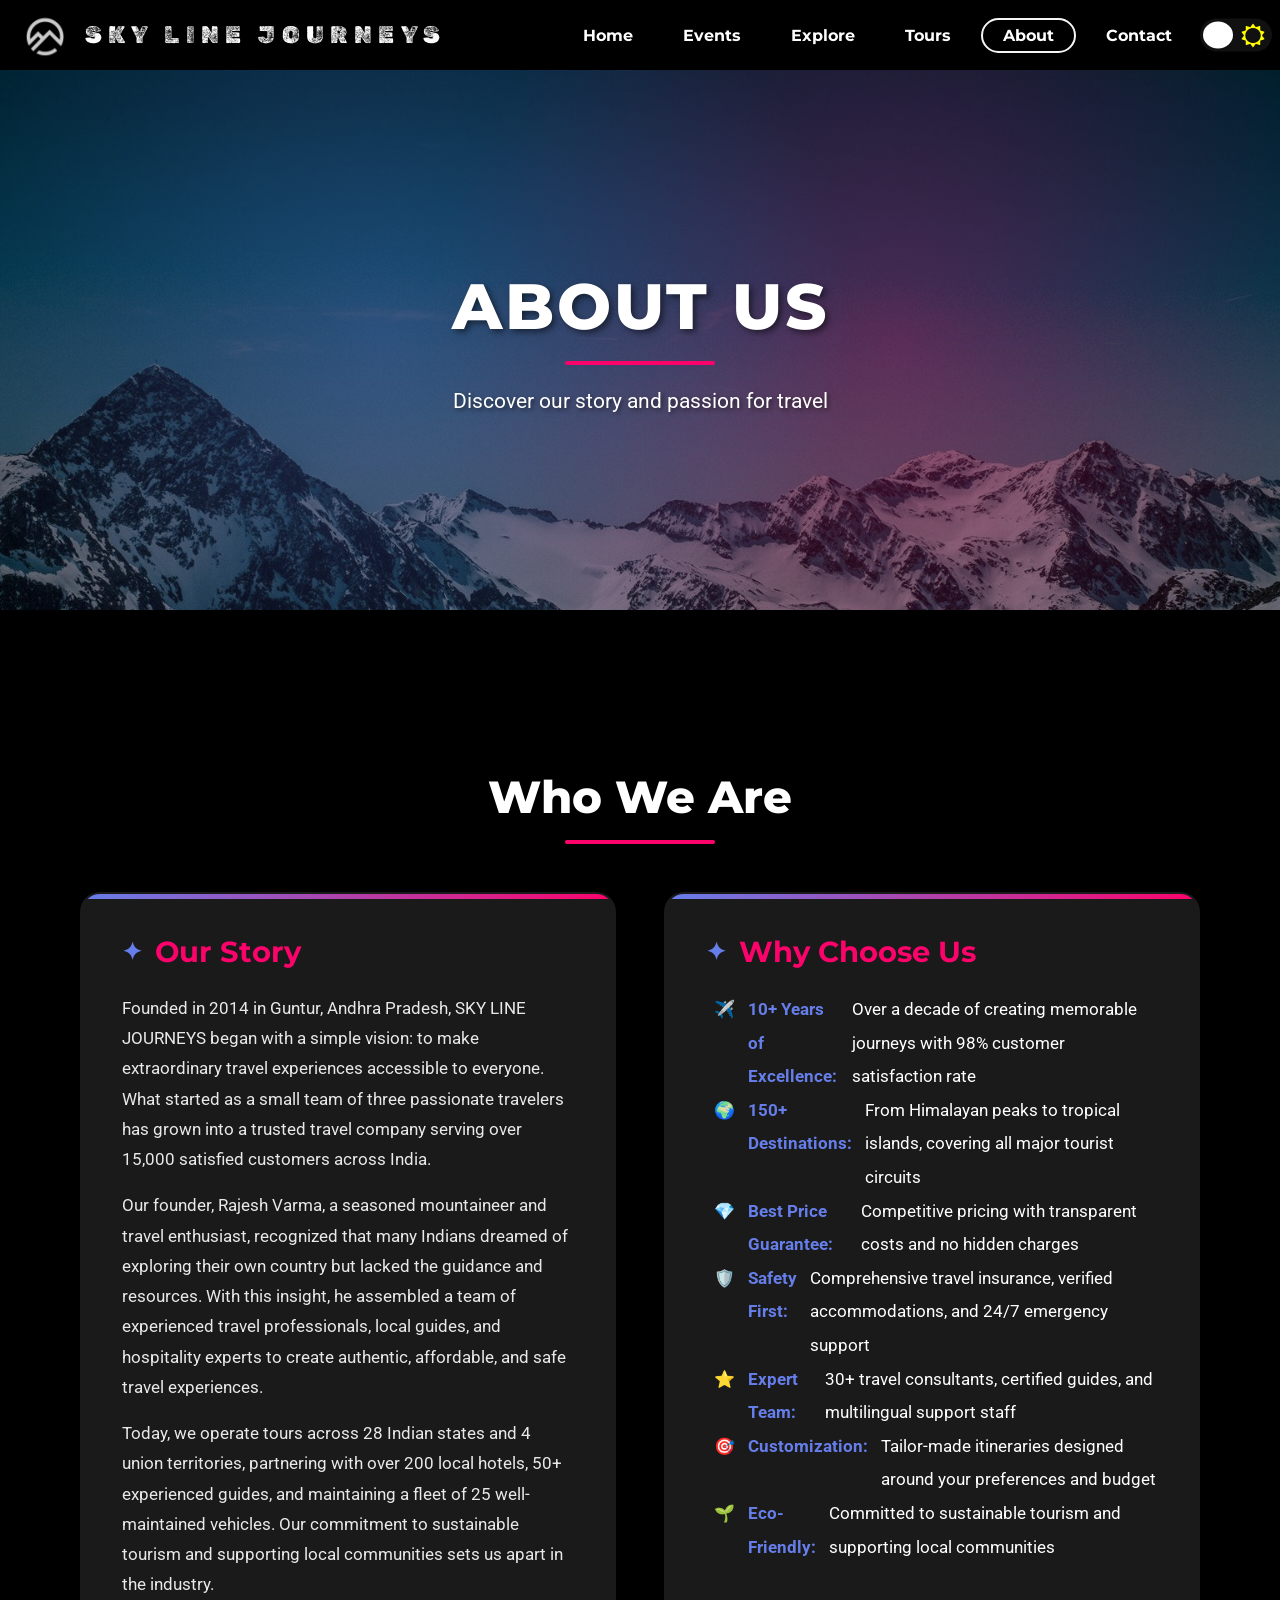
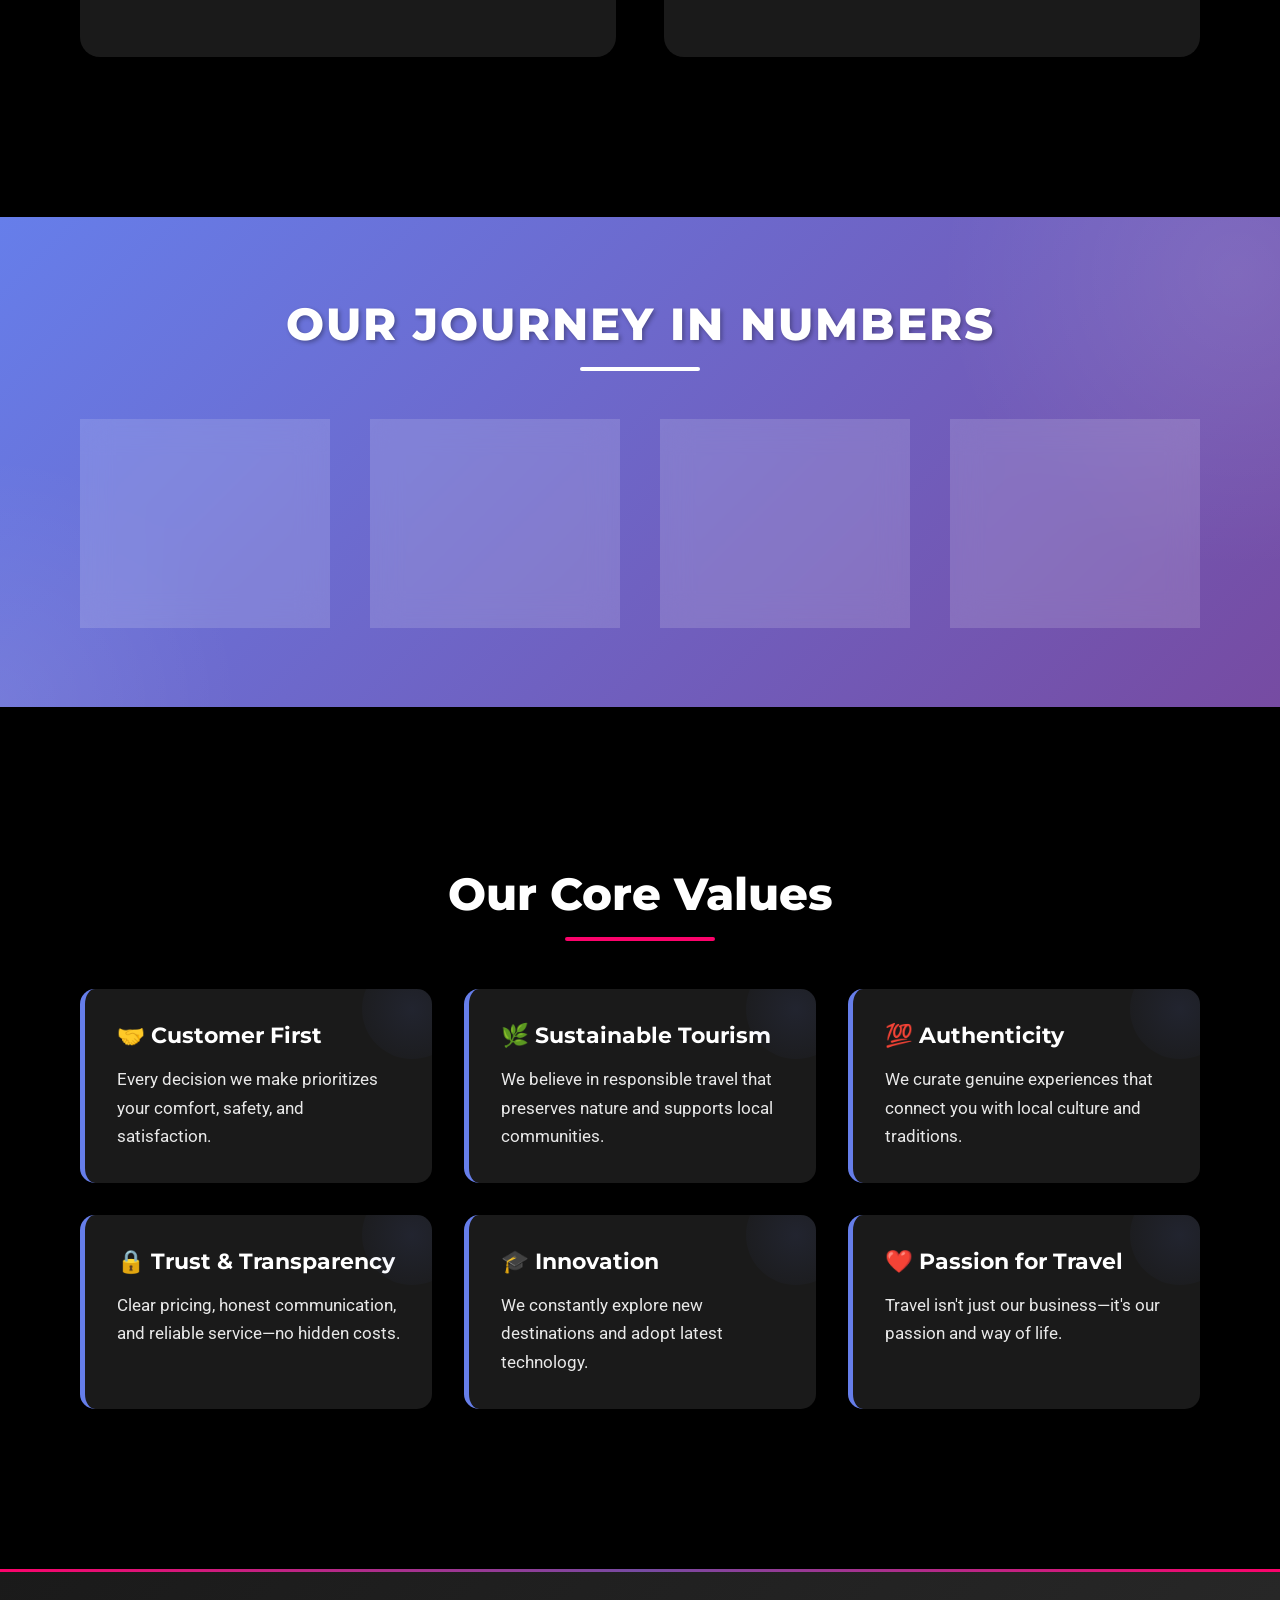
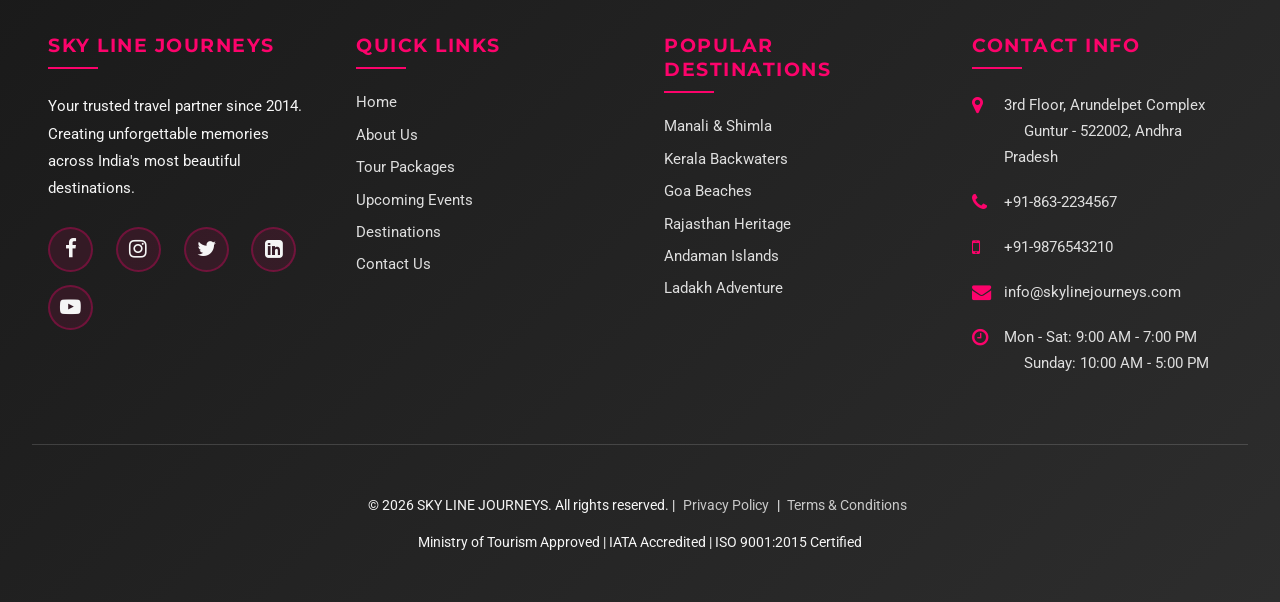
==== commit 29c37e7e: "Add comprehensive mobile responsive design" ====
--- a/about.html
+++ b/about.html
@@ -7,7 +7,6 @@
         <link rel="preconnect" href="https://cdnjs.cloudflare.com" />
         <link rel="stylesheet" href="https://cdnjs.cloudflare.com/ajax/libs/font-awesome/4.7.0/css/font-awesome.min.css" media="print" onload="this.media='all'" />
         <link rel="stylesheet" href="css/style.css" />
-        <link rel="stylesheet" href="css/responsive.css" />
         <link rel="stylesheet" href="css/about.css" />
         <link rel="icon" type="image/png" sizes="32x32" href="img/favicon-32x32.png" />
     </head>
--- a/css/style.css
+++ b/css/style.css
@@ -1021,6 +1021,7 @@
   background-repeat: no-repeat;
   background-size: 80%;
   animation: animate 8s linear infinite;
+  background-clip: text;
   -webkit-background-clip: text;
   -webkit-text-fill-color: rgba(255, 255, 255, 0);
 }
@@ -1646,3 +1647,533 @@
 .p-2 {
   padding: 2rem;
 }
+
+/* ========================================
+   MOBILE RESPONSIVE STYLES
+   ======================================== */
+
+/* Tablet and below (1024px) */
+@media screen and (max-width: 1024px) {
+  .navbar {
+    padding: 12px 20px;
+  }
+
+  .logo {
+    font-size: 1.2rem;
+    letter-spacing: 0.2rem;
+  }
+
+  .nav-links {
+    position: fixed;
+    background: rgba(0, 0, 0, 0.95);
+    backdrop-filter: blur(10px);
+    height: 100vh;
+    width: 100%;
+    flex-direction: column;
+    clip-path: circle(100px at 90% -15%);
+    transition: all 0.5s ease-out;
+    pointer-events: none;
+    top: 0;
+    left: 0;
+    padding-top: 100px;
+  }
+
+  .nav-links.mobile-menu {
+    clip-path: circle(1400px at 90% -10%);
+    pointer-events: all;
+  }
+
+  .nav-links li {
+    opacity: 0;
+    margin: 20px 0;
+  }
+
+  .nav-links li a {
+    font-size: 1.2rem;
+  }
+
+  .nav-links.mobile-menu li {
+    opacity: 1;
+  }
+
+  .menu-btn {
+    display: block;
+    z-index: 999;
+  }
+
+  .header-content {
+    padding: 2rem;
+    margin-bottom: 100px;
+  }
+
+  .header-content h2 {
+    font-size: 5vmin;
+  }
+
+  .header-content h1 {
+    font-size: 8vmin;
+  }
+
+  section {
+    width: 90%;
+  }
+
+  .row {
+    flex-direction: column;
+  }
+
+  .explore-content {
+    margin-left: 0;
+    padding: 2rem;
+  }
+
+  .explore-content h1 {
+    font-size: calc(1.8rem + 1vw);
+  }
+
+  .image-gallery {
+    grid-template-columns: 1fr;
+  }
+
+  .content-col .ctn {
+    position: static;
+    margin-top: 2rem;
+  }
+
+  .contact_us {
+    flex-direction: column;
+  }
+
+  form {
+    width: 100%;
+  }
+
+  .cbox {
+    width: 100%;
+    margin-left: 0;
+    margin-top: 2rem;
+  }
+
+  .footer-content {
+    grid-template-columns: repeat(auto-fit, minmax(200px, 1fr));
+    gap: 2rem;
+  }
+
+  .arrow {
+    left: 85%;
+    top: 85%;
+  }
+}
+
+/* Mobile devices (768px and below) */
+@media screen and (max-width: 768px) {
+  .logo {
+    font-size: 1rem;
+    letter-spacing: 0.1rem;
+    padding: 0 0.5rem;
+  }
+
+  .img2 {
+    width: 30px !important;
+    margin: -20px -5px -20px -10px !important;
+  }
+
+  header {
+    background-attachment: scroll;
+  }
+
+  .header-content {
+    padding: 1.5rem;
+    margin-bottom: 50px;
+  }
+
+  .header-content h2 {
+    font-size: 6vmin;
+    letter-spacing: 0.3rem;
+  }
+
+  .header-content h1 {
+    font-size: 9vmin;
+    letter-spacing: 0.3rem;
+    margin-top: 30px;
+    margin-bottom: 20px;
+  }
+
+  .line {
+    width: 100px;
+  }
+
+  .ctn {
+    padding: 10px 30px;
+    font-size: 0.9rem;
+  }
+
+  section {
+    width: 90%;
+    margin: 50px auto;
+  }
+
+  .title {
+    font-size: 6vmin;
+  }
+
+  .title h1 {
+    font-size: 1.8rem;
+  }
+
+  .row .col {
+    margin: 20px 0;
+    height: auto;
+  }
+
+  .col p {
+    padding: 0 20px;
+  }
+
+  .explore {
+    background-attachment: scroll;
+  }
+
+  .explore-content {
+    padding: 1.5rem;
+  }
+
+  .explore-content h1 {
+    font-size: 1.5rem;
+    letter-spacing: 0.2rem;
+  }
+
+  .explore-content p {
+    padding: 0 15px;
+    font-size: 0.95rem;
+  }
+
+  .explore-content .line {
+    margin-bottom: 30px;
+  }
+
+  .tours .row {
+    gap: 2rem;
+  }
+
+  .content-col h1 {
+    font-size: 1.8rem;
+  }
+
+  .content-col p {
+    font-size: 0.95rem;
+  }
+
+  .testimonials {
+    width: 90%;
+  }
+
+  .testimonials .col {
+    min-width: 100%;
+    padding: 1.5rem;
+  }
+
+  .services {
+    background-attachment: scroll;
+  }
+
+  .services .container {
+    width: 90%;
+  }
+
+  .services .col {
+    min-width: 100%;
+  }
+
+  .why-book {
+    width: 90%;
+    padding: 2rem;
+  }
+
+  .why-book .feature-item {
+    flex-direction: column;
+    text-align: center;
+    gap: 1rem;
+  }
+
+  .why-book .feature-item i {
+    margin-top: 0;
+  }
+
+  .destinations .col {
+    flex: 0 0 100%;
+    width: 100%;
+    max-width: 100%;
+  }
+
+  .footer {
+    padding: 3rem 1rem 1.5rem;
+  }
+
+  .footer-content {
+    grid-template-columns: 1fr;
+    gap: 2.5rem;
+  }
+
+  .footer-section h3 {
+    font-size: 1.1rem;
+  }
+
+  .social {
+    width: 100%;
+    display: flex;
+    justify-content: center;
+    flex-wrap: wrap;
+  }
+
+  .arrow {
+    left: 80%;
+    top: 88%;
+    width: 10vmin;
+    height: 10vmin;
+  }
+
+  /* Carousel adjustments */
+  .containerx {
+    height: 40vh;
+  }
+
+  .cardt {
+    width: 80%;
+    left: 0;
+    right: 0;
+  }
+
+  #item-1:checked ~ .cards #col-img-3, 
+  #item-2:checked ~ .cards #col-img-1, 
+  #item-3:checked ~ .cards #col-img-2,
+  #item-1:checked ~ .cards #col-img-2, 
+  #item-2:checked ~ .cards #col-img-3, 
+  #item-3:checked ~ .cards #col-img-1 {
+    display: none;
+  }
+
+  /* About page */
+  .about-section .row {
+    grid-template-columns: 1fr;
+    gap: 2rem;
+  }
+
+  .stats-grid {
+    grid-template-columns: repeat(2, 1fr);
+    gap: 1.5rem;
+  }
+
+  .stat-item h2 {
+    font-size: 2.5rem;
+  }
+
+  .values-grid {
+    grid-template-columns: 1fr;
+  }
+
+  /* Events page */
+  .events .row {
+    grid-template-columns: 1fr;
+  }
+
+  /* Tours page */
+  .tours .row {
+    grid-template-columns: 1fr;
+  }
+
+  /* Explore page */
+  .destinations-section .row {
+    grid-template-columns: 1fr;
+  }
+}
+
+/* Small mobile devices (480px and below) */
+@media screen and (max-width: 480px) {
+  .navbar {
+    padding: 10px 15px;
+  }
+
+  .logo {
+    font-size: 0.8rem;
+    letter-spacing: 0.05rem;
+  }
+
+  .img2 {
+    width: 25px !important;
+    margin: -15px -5px -15px -5px !important;
+  }
+
+  .menu-btn {
+    width: 35px;
+    top: 20px;
+    right: 20px;
+  }
+
+  .header-content {
+    padding: 1rem;
+  }
+
+  .header-content h2 {
+    font-size: 7vmin;
+    letter-spacing: 0.2rem;
+  }
+
+  .header-content h1 {
+    font-size: 10vmin;
+    letter-spacing: 0.2rem;
+  }
+
+  .ctn {
+    padding: 8px 25px;
+    font-size: 0.85rem;
+  }
+
+  section {
+    width: 95%;
+    margin: 40px auto;
+  }
+
+  .title h1 {
+    font-size: 1.5rem;
+  }
+
+  .line {
+    width: 80px;
+    height: 3px;
+  }
+
+  .col p {
+    padding: 0 10px;
+    font-size: 0.9rem;
+  }
+
+  .explore-content h1 {
+    font-size: 1.3rem;
+  }
+
+  .explore-content p {
+    padding: 0 10px;
+    font-size: 0.9rem;
+  }
+
+  .content-col h1 {
+    font-size: 1.5rem;
+  }
+
+  .testimonials .col {
+    padding: 1rem;
+  }
+
+  .services .col i {
+    font-size: 2.5rem;
+  }
+
+  .services .col h3 {
+    font-size: 1.1rem;
+  }
+
+  .why-book {
+    padding: 1.5rem;
+  }
+
+  .why-book .feature-item i {
+    font-size: 1.5rem;
+  }
+
+  .why-book .feature-item h3 {
+    font-size: 1.1rem;
+  }
+
+  .footer {
+    padding: 2rem 0.5rem 1rem;
+  }
+
+  .footer-section h3 {
+    font-size: 1rem;
+  }
+
+  .footer-section p,
+  .footer-links li a,
+  .footer-contact li {
+    font-size: 0.85rem;
+  }
+
+  .footer-section .social a {
+    width: 40px;
+    height: 40px;
+  }
+
+  .footer-section .social i {
+    font-size: 1.1rem;
+  }
+
+  .arrow {
+    left: 75%;
+    width: 12vmin;
+    height: 12vmin;
+  }
+
+  .stats-grid {
+    grid-template-columns: 1fr;
+  }
+
+  .stat-item h2 {
+    font-size: 2rem;
+  }
+
+  .value-card {
+    padding: 1.5rem;
+  }
+
+  .events .card h4 {
+    font-size: 1.2rem;
+  }
+
+  .destinations-section .col h3 {
+    font-size: 1.2rem;
+  }
+
+  /* Contact form adjustments */
+  #name, #email {
+    width: 95%;
+    margin: 0.5em;
+  }
+
+  .ccol-left {
+    margin: 0.5em;
+  }
+
+  input[type="submit"] {
+    padding: 10px 30px;
+    font-size: 0.9rem;
+  }
+}
+
+/* Extra small devices (360px and below) */
+@media screen and (max-width: 360px) {
+  .logo {
+    font-size: 0.7rem;
+  }
+
+  .header-content h2 {
+    font-size: 8vmin;
+  }
+
+  .header-content h1 {
+    font-size: 11vmin;
+  }
+
+  .title h1 {
+    font-size: 1.3rem;
+  }
+
+  .ctn {
+    padding: 7px 20px;
+    font-size: 0.8rem;
+  }
+
+  .arrow {
+    left: 70%;
+  }
+}
